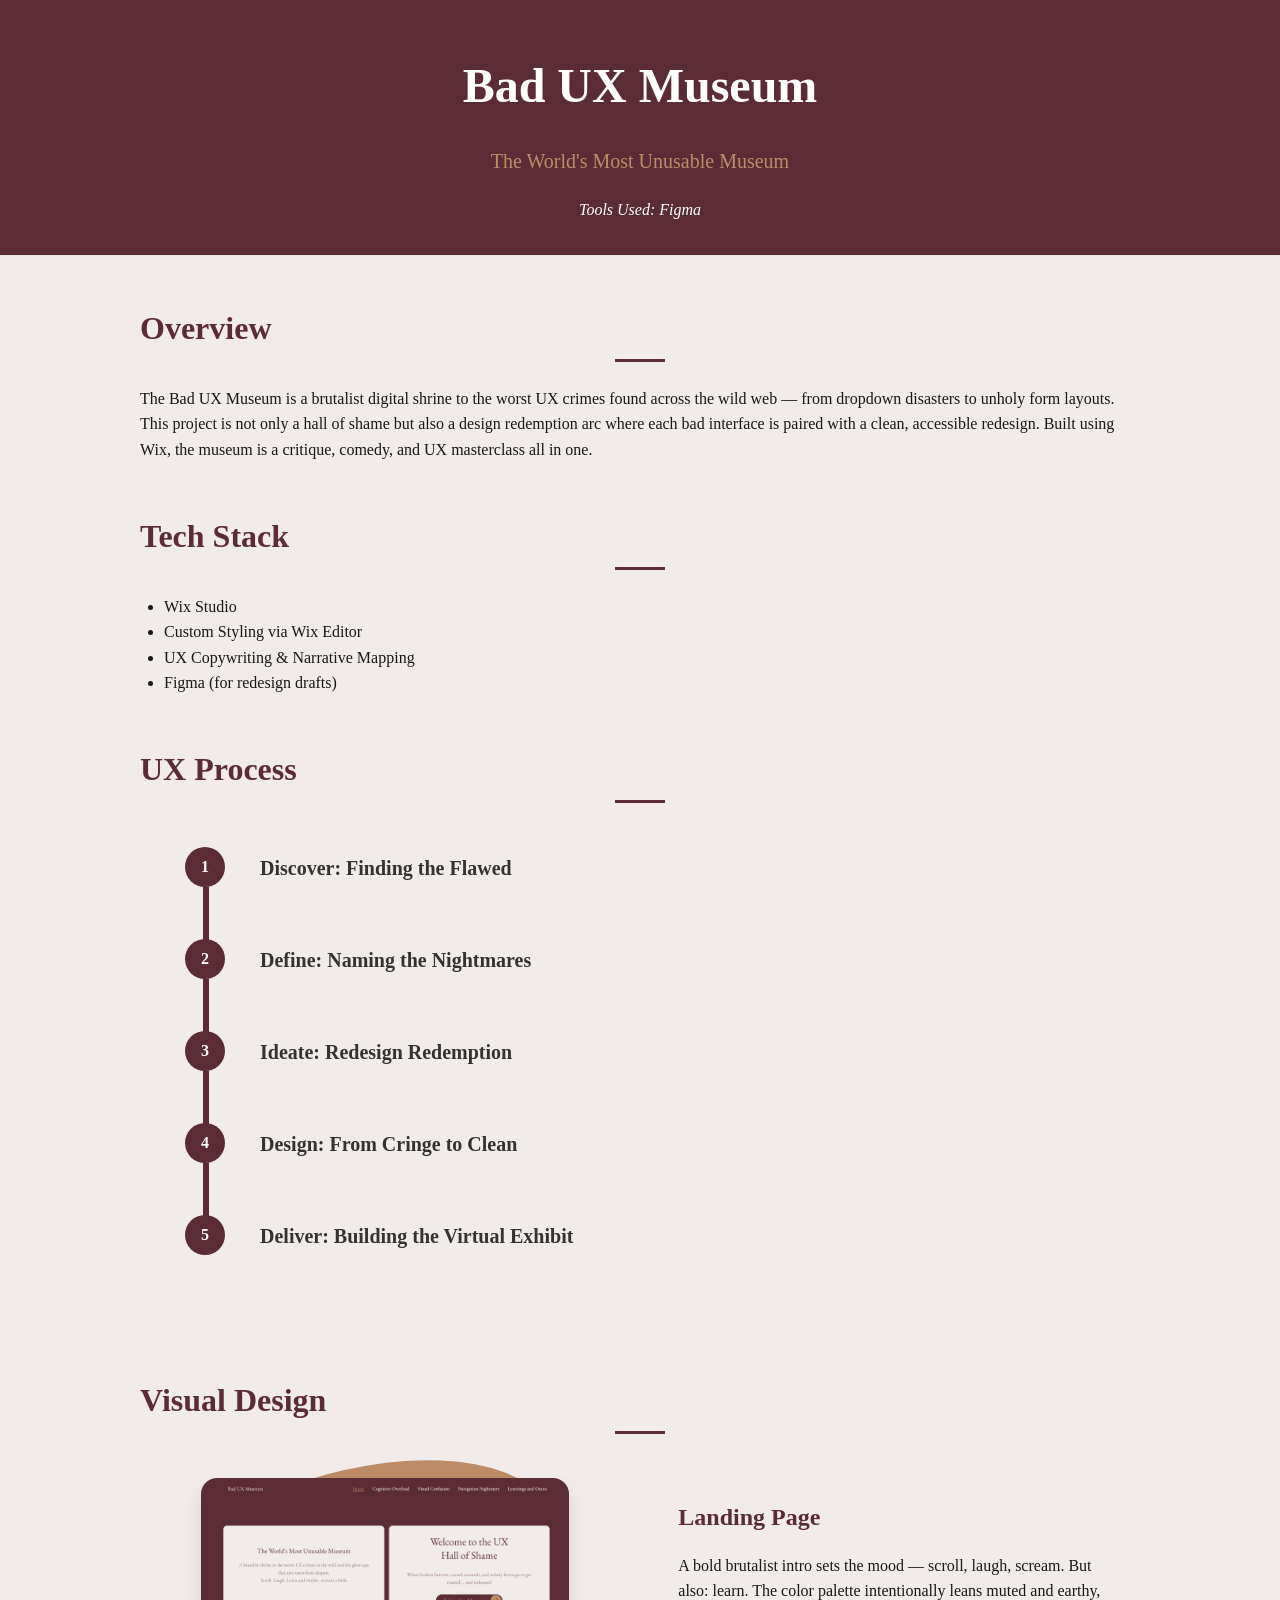
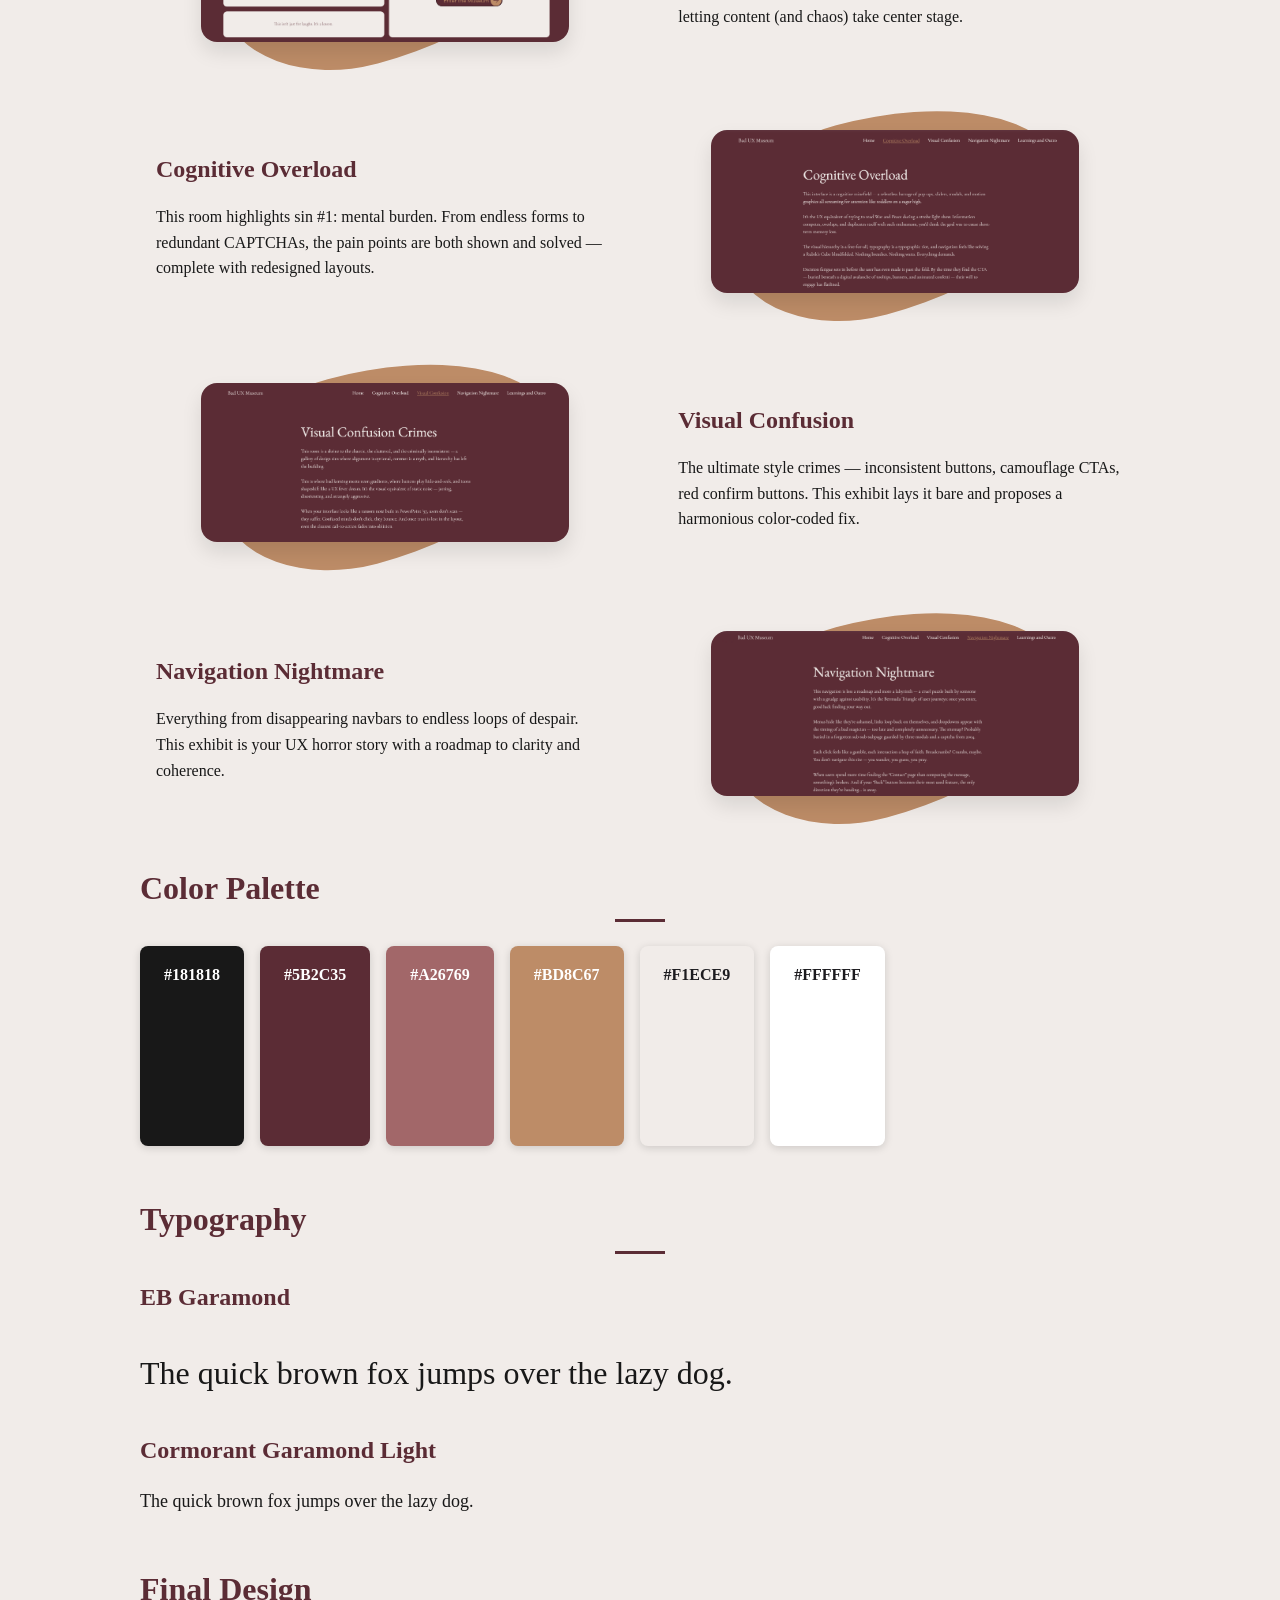
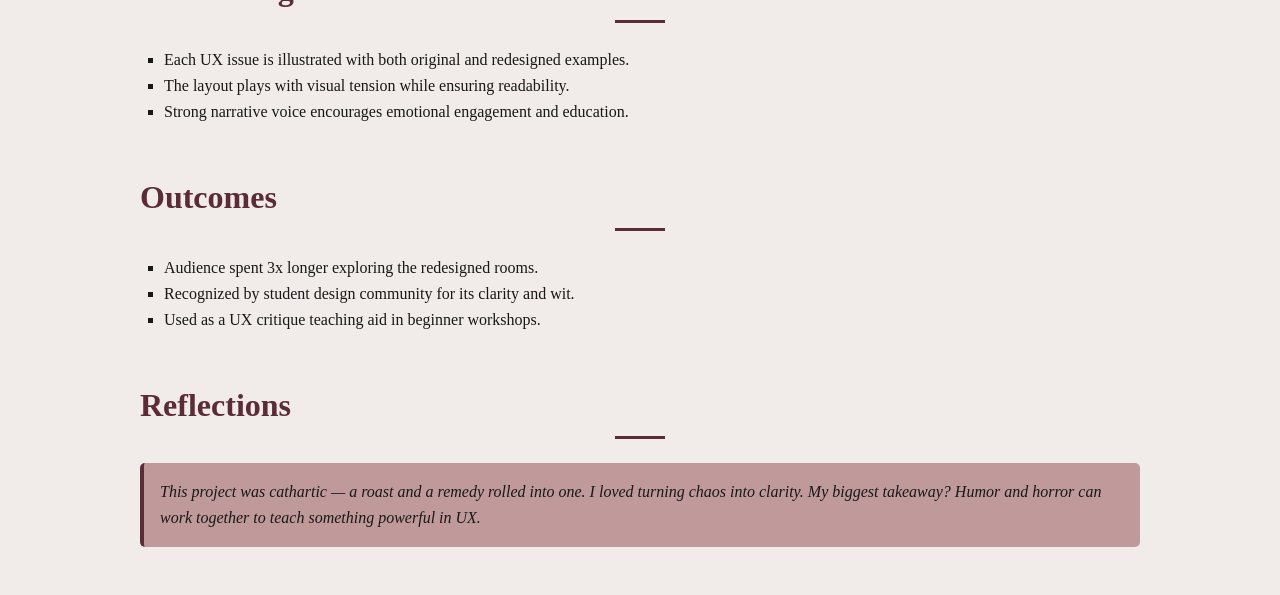
==== bad-ux-museum/index.html @ ecf4c5c9 "Bad UX Museum -- Case Study Done" ====
<!DOCTYPE html>
<html lang="en">
    <head>
        <meta charset="UTF-8" />
        <meta name="viewport" content="width=device-width, initial-scale=1.0" />
        <title>Bad UX Museum Case Study</title>
        <link rel="stylesheet" href="style.css" />
        <link href="https://fonts.googleapis.com/css2?family=Poppins:wght@400;600&display=swap" rel="stylesheet">
    </head>
    <body>
        <header>
            <h1>Bad UX Museum</h1>
            <p class="subtitle">The World's Most Unusable Museum</p>
            <p><em>Tools Used: Figma</em></p>
        </header>

        <section>
            <h2>Overview</h2>
            <hr>
            <p>The Bad UX Museum is a brutalist digital shrine to the worst UX crimes found across the wild web — from dropdown disasters to unholy form layouts. This project is not only a hall of shame but also a design redemption arc where each bad interface is paired with a clean, accessible redesign. Built using Wix, the museum is a critique, comedy, and UX masterclass all in one.</p>
        </section>

        <section>
            <h2>Tech Stack</h2>
            <hr>
            <ul>
                <li>Wix Studio</li>
                <li>Custom Styling via Wix Editor</li>
                <li>UX Copywriting & Narrative Mapping</li>
                <li>Figma (for redesign drafts)</li>
            </ul>
        </section>

        <section class="ux-process">
            <h2>UX Process</h2>
            <hr>
            <div class="ux-process-wrapper">
                <div class="ux-step">
                    <div class="ux-circle">1</div>
                    <div class="ux-card">
                    <div class="ux-heading">Discover: Finding the Flawed</div>
                    <div class="ux-content">
                        We started by immersing ourselves in a digital jungle of bad UX — clunky carousels, chaotic forms, and navigation nightmares. This phase was about collecting real-world design disasters and classifying them by type and impact.
                    </div>
                    </div>
                </div>

                <div class="ux-step">
                    <div class="ux-circle">2</div>
                    <div class="ux-card">
                    <div class="ux-heading">Define: Naming the Nightmares</div>
                    <div class="ux-content">
                        After identifying recurring patterns, we categorized the sins into themed "exhibit rooms" like Cognitive Overload, Visual Confusion, and Navigation Nightmares. Each category framed a specific UX issue to focus on.
                    </div>
                    </div>
                </div>

                <div class="ux-step">
                    <div class="ux-circle">3</div>
                    <div class="ux-card">
                    <div class="ux-heading">Ideate: Redesign Redemption</div>
                    <div class="ux-content">
                        Instead of simply mocking bad design, we brainstormed user-friendly alternatives for each UX horror. Accessibility, readability, and logic guided our redesign ideas.
                    </div>
                    </div>
                </div>

                <div class="ux-step">
                    <div class="ux-circle">4</div>
                    <div class="ux-card">
                    <div class="ux-heading">Design: From Cringe to Clean</div>
                    <div class="ux-content">
                        Using Figma, we created side-by-side visual makeovers of each disaster. We maintained brutalist visual humor while ensuring each redesign followed good UX principles.
                    </div>
                    </div>
                </div>

                <div class="ux-step">
                    <div class="ux-circle">5</div>
                    <div class="ux-card">
                    <div class="ux-heading">Deliver: Building the Virtual Exhibit</div>
                    <div class="ux-content">
                        The entire project was brought to life on Wix Studio, turning the designs into an interactive scroll-based museum. Humor, critique, and insight blended together to engage and educate users.
                    </div>
                    </div>
                </div>
            </div>
        </section>

        <section class="visual-design">
            <h2>Visual Design</h2>
            <hr>

            <div class="section">
                <div class="image">
                    <img src="source/landing.png" alt="Landing page screenshot" />
                </div>
                <div class="text">
                    <h3>Landing Page</h3>
                    <p>A bold brutalist intro sets the mood — scroll, laugh, scream. But also: learn. The color palette intentionally leans muted and earthy, letting content (and chaos) take center stage.</p>
                </div>
            </div>

            <div class="section">
                <div class="image">
                    <img src="source/room1.png" alt="Cognitive Overload room" />
                </div>
                <div class="text">
                    <h3>Cognitive Overload</h3>
                    <p>This room highlights sin #1: mental burden. From endless forms to redundant CAPTCHAs, the pain points are both shown and solved — complete with redesigned layouts.</p>
                </div>
            </div>

            <div class="section">
                <div class="image">
                    <img src="source/room2.png" alt="Visual Confusion room" />
                </div>
                <div class="text">
                    <h3>Visual Confusion</h3>
                    <p>The ultimate style crimes — inconsistent buttons, camouflage CTAs, red confirm buttons. This exhibit lays it bare and proposes a harmonious color-coded fix.</p>
                </div>
            </div>

            <div class="section">
                <div class="image">
                    <img src="source/room3.png" alt="Navigation Nightmare room" />
                </div>
                <div class="text">
                    <h3>Navigation Nightmare</h3>
                    <p>Everything from disappearing navbars to endless loops of despair. This exhibit is your UX horror story with a roadmap to clarity and coherence.</p>
                </div>
            </div>
        </section>

        <section class="palette">
            <h2>Color Palette</h2>
            <hr>
            <div class="color-swatches">
                <div class="swatch" style="background-color:#181818;">#181818</div>
                <div class="swatch" style="background-color:#5B2C35;">#5B2C35</div>
                <div class="swatch" style="background-color:#A26769;">#A26769</div>
                <div class="swatch" style="background-color:#BD8C67;">#BD8C67</div>
                <div class="swatch" style="background-color:#F1ECE9; color: #1C1B1F;">#F1ECE9</div>
                <div class="swatch" style="background-color:#FFFFFF; color:#1C1B1F">#FFFFFF</div>
            </div>
        </section>

        <section class="typography">
            <h2>Typography</h2>
            <hr>
            <div class="font-sample">
                <h3>EB Garamond</h3>
                <p class="eb-garamond">The quick brown fox jumps over the lazy dog.</p>
            </div>
            <div class="font-sample">
                <h3>Cormorant Garamond Light</h3>
                <p class="garamond-light">The quick brown fox jumps over the lazy dog.</p>
            </div>
        </section>

        <section class="final-design">
            <h2>Final Design</h2>
            <hr>
            <ul>
                <li>Each UX issue is illustrated with both original and redesigned examples.</li>
                <li>The layout plays with visual tension while ensuring readability.</li>
                <li>Strong narrative voice encourages emotional engagement and education.</li>
            </ul>
        </section>

        <section class="outcomes">
            <h2>Outcomes</h2>
            <hr>
            <ul>
                <li>Audience spent 3x longer exploring the redesigned rooms.</li>
                <li>Recognized by student design community for its clarity and wit.</li>
                <li>Used as a UX critique teaching aid in beginner workshops.</li>
            </ul>
        </section>

        <section class="reflections">
            <h2>Reflections</h2>
            <hr>
            <blockquote class="notion-quote">This project was cathartic — a roast and a remedy rolled into one. I loved turning chaos into clarity. My biggest takeaway? Humor and horror can work together to teach something powerful in UX.</blockquote>
        </section>

    </body>
</html>
---- bad-ux-museum/style.css ----
/* General Styles */
:root {
  --primary-color: #5B2C35;
  --light-red: #A26769;
  --accent-color: #BD8C67;
  --bg-color: #F1ECE9;
  --text-color: #181818;
  --muted-text: #C3B9BB;
  --highlight-bg: #a267699c;
  --highlight-border: #a26769d4;
  --swatch-shadow: rgba(0, 0, 0, 0.15);
  --card-shadow: rgba(0, 0, 0, 0.1);
}

body {
    margin: 0;
    padding: 0;
    line-height: 1.6;
    font-family: 'EB Garamond', serif;
    background-color: var(--bg-color);
    color: var(--text-color);
}

header {
    background-color: var(--primary-color);
    color: #fff;
    padding: 16px;
    text-align: center;
}

header h1 {
  font-size: 48px;
  margin-bottom: 8px;
}

.subtitle {
    font-size: 20px;
    font-weight: 300;
    color: var(--accent-color);
}

section {
  max-width: 1000px;
  margin: 48px auto;
  padding: 0 24px;
}

section h2 {
  font-size: 32px;
  color: var(--primary-color);
  margin-bottom: 5px;
  margin-top: 20px;
}

section h3 {
  font-size: 24px;
  color: var(--primary-color);
  margin-bottom: 8px;
}

hr {
  border: none;
  height: 3px;
  background: var(--primary-color);
  width: 50px;
  margin-bottom: 24px;
  margin-top: 0px;
}

blockquote.notion-quote {
  font-style: italic;
  color: var(--text-color);
  border-left: 4px solid var(--primary-color);
  padding: 16px;
  margin: 16px 0;
  background-color: var(--highlight-bg);
  border-radius: 5px;
}

ul {
    list-style-type: disc;
    padding-left: 24px;
}

/* Visual Design Section */
.visual-design .section {
  display: flex;
  align-items: center;
  justify-content: space-between;
  margin-bottom: 48px;
  gap: 32px;
  flex-wrap: nowrap;
}

.visual-design .section:nth-child(even) {
    flex-direction: row-reverse;
}

.visual-design .image {
  flex: 1 1 55%;
  position: relative;
  display: flex;
  justify-content: center;
  align-items: center;
}

.visual-design .image::before {
  content: '';
  position: absolute;
  width: 70%;
  height: 120%;
  background: var(--accent-color);
  border-radius: 40% 60% 60% 40% / 50% 50% 50% 50%;
  z-index: 0;
  transform: rotate(-15deg);
}

.visual-design .image img {
  width: 75%;
  border-radius: 16px;
  box-shadow: 0 10px 20px var(--card-shadow);
  position: relative;
  z-index: 1;
}

.visual-design .text {
  flex: 1 1 50%;
  padding: 16px;
}

/* Color Swatches */
.palette .color-swatches {
  display: flex;
  flex-wrap: wrap;
  gap: 16px;
  margin-top: 16px;
  min-height: 200px;
}

.swatch {
  padding: 16px 24px;
  border-radius: 8px;
  color: #fff;
  font-weight: bold;
  box-shadow: 0 2px 8px var(--swatch-shadow);
}

/* Typography */
.font-sample {
    margin-bottom: 20px;
}

.eb-garamond {
    font-family: 'EB Garamond', serif;
    font-size: 32px;
}

.garamond-light {
    font-family: 'Cormorant Garamond', serif;
    font-weight: 300;
    font-size: 18px;
}

/* UX Process Timeline */
.ux-process-wrapper {
  padding: 20px;
}

.ux-step {
  display: flex;
  flex-direction: column;
  position: relative;
  margin-left: 70px;
  margin-bottom: 25px;
  transition: all 600ms ease-in-out;
}

.ux-step::before {
  content: "";
  position: absolute;
  left: -27px;
  top: 40px;
  width: 6px;
  height: 100%;
  background-color: var(--primary-color);
  z-index: 0;
}

.ux-step:last-child::before {
  display: none;
}

.ux-circle {
  position: absolute;
  left: -45px;
  top: 0;
  width: 40px;
  height: 40px;
  border-radius: 50%;
  background: var(--primary-color);
  color: #fff;
  display: flex;
  align-items: center;
  justify-content: center;
  font-weight: bold;
  z-index: 1;
}

.ux-card {
  margin-left: 10px;
  padding: 20px;
  padding-top: 5px;
  border-radius: 10px;
  transition: all 600ms ease;
  overflow: hidden;
}

.ux-heading {
  font-size: 20px;
  font-weight: 600;
  color: #333;
  display: inline-block;
  position: relative;
  cursor: pointer;
}

.ux-content {
  margin-top: 10px;
  padding: 0 20px;
  border-radius: 10px;
  max-height: 0;
  overflow: hidden;
  transition: max-height 1000ms ease, opacity 500ms ease-in-out;
  opacity: 0;
}

.ux-card:hover {
  background-color: #fff;
  box-shadow: 0 4px 8px var(--card-shadow);
  padding: 20px;
}

.ux-card:hover .ux-content {
  max-height: 500px;
  opacity: 1;
}

.ux-card:hover .ux-heading {
  color: var(--primary-color);
}

/* Lists in Final Design and Outcomes */
.final-design ul,
.outcomes ul {
    list-style-type: square;
    padding-left: 24px;
    line-height: 1.6;
    margin-bottom: 12px;
}

/* Responsive */
@media (max-width: 768px) {
  .visual-design .section,
  .visual-design .section:nth-child(even) {
    flex-direction: column;
  }

  header h1 {
    font-size: 40px;
  }

  section h2 {
    font-size: 28px;
  }

  .visual-design .image img {
    width: 100%;
  }
}
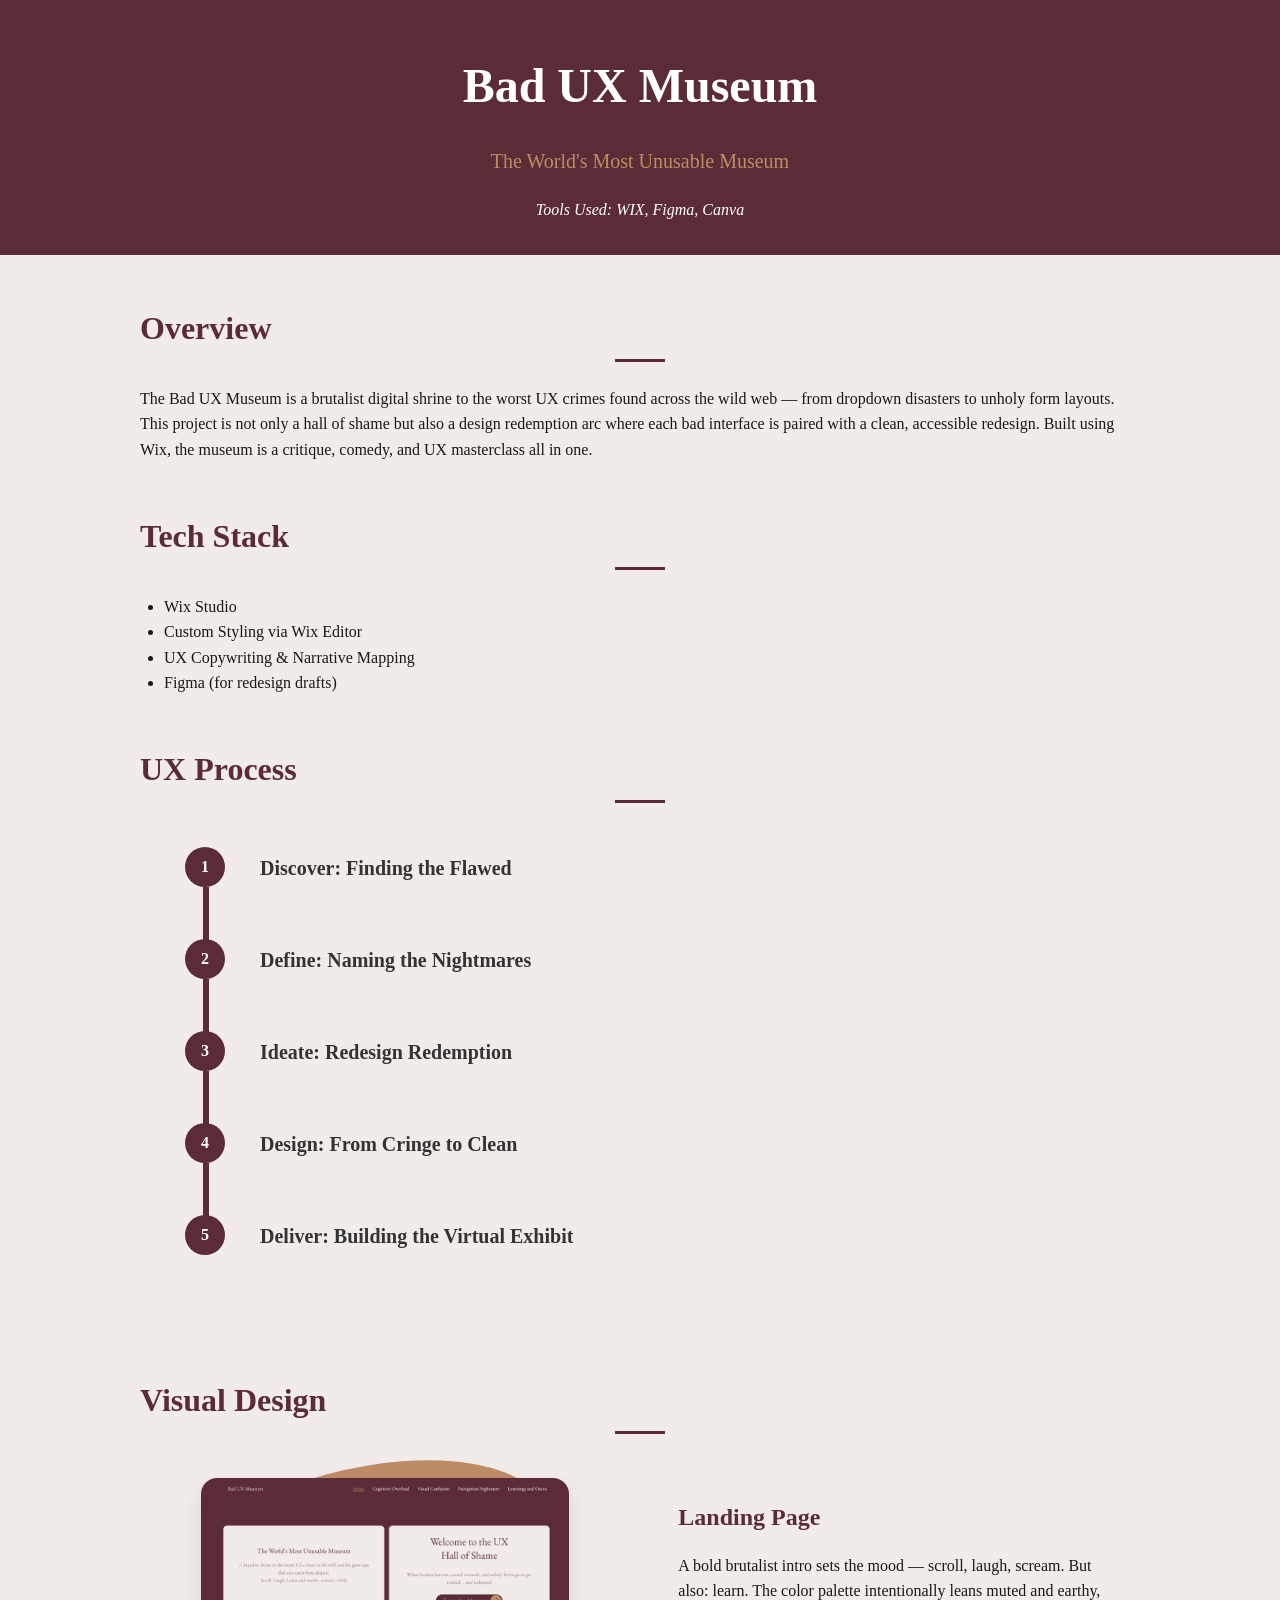
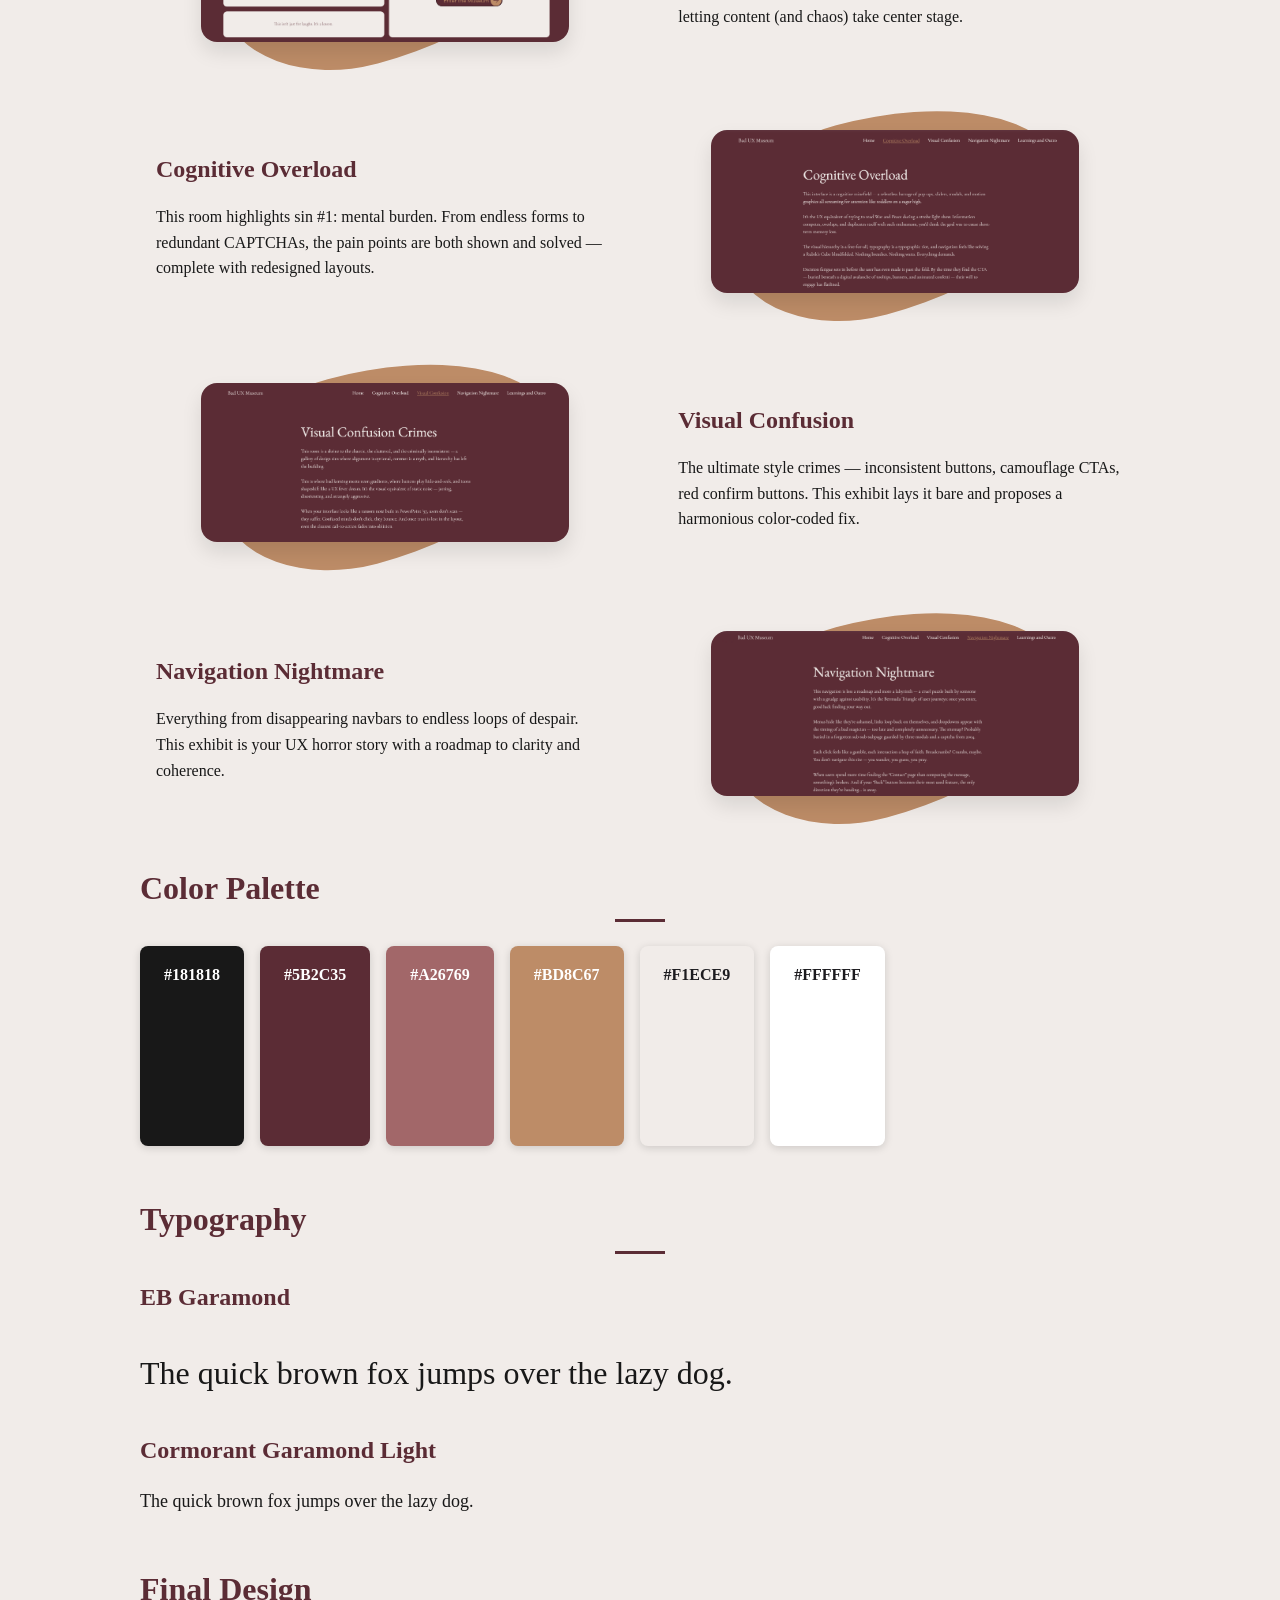
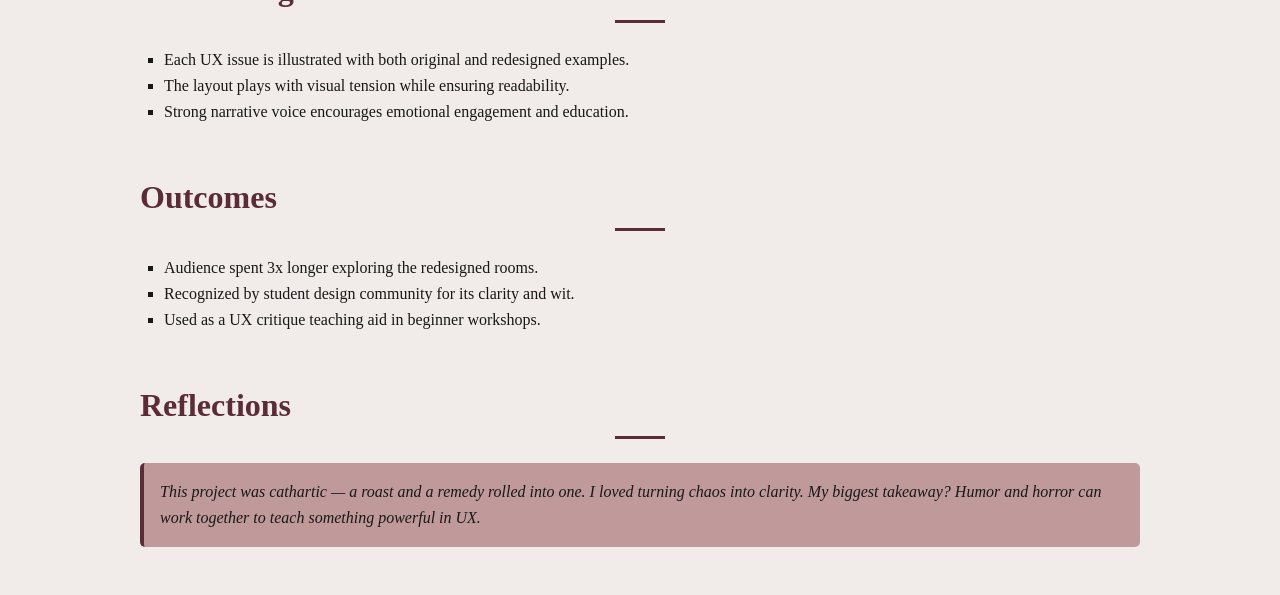
==== commit 48cb467c: "Update index.html" ====
--- a/bad-ux-museum/index.html
+++ b/bad-ux-museum/index.html
@@ -11,7 +11,7 @@
         <header>
             <h1>Bad UX Museum</h1>
             <p class="subtitle">The World's Most Unusable Museum</p>
-            <p><em>Tools Used: Figma</em></p>
+            <p><em>Tools Used: WIX, Figma, Canva</em></p>
         </header>
 
         <section>
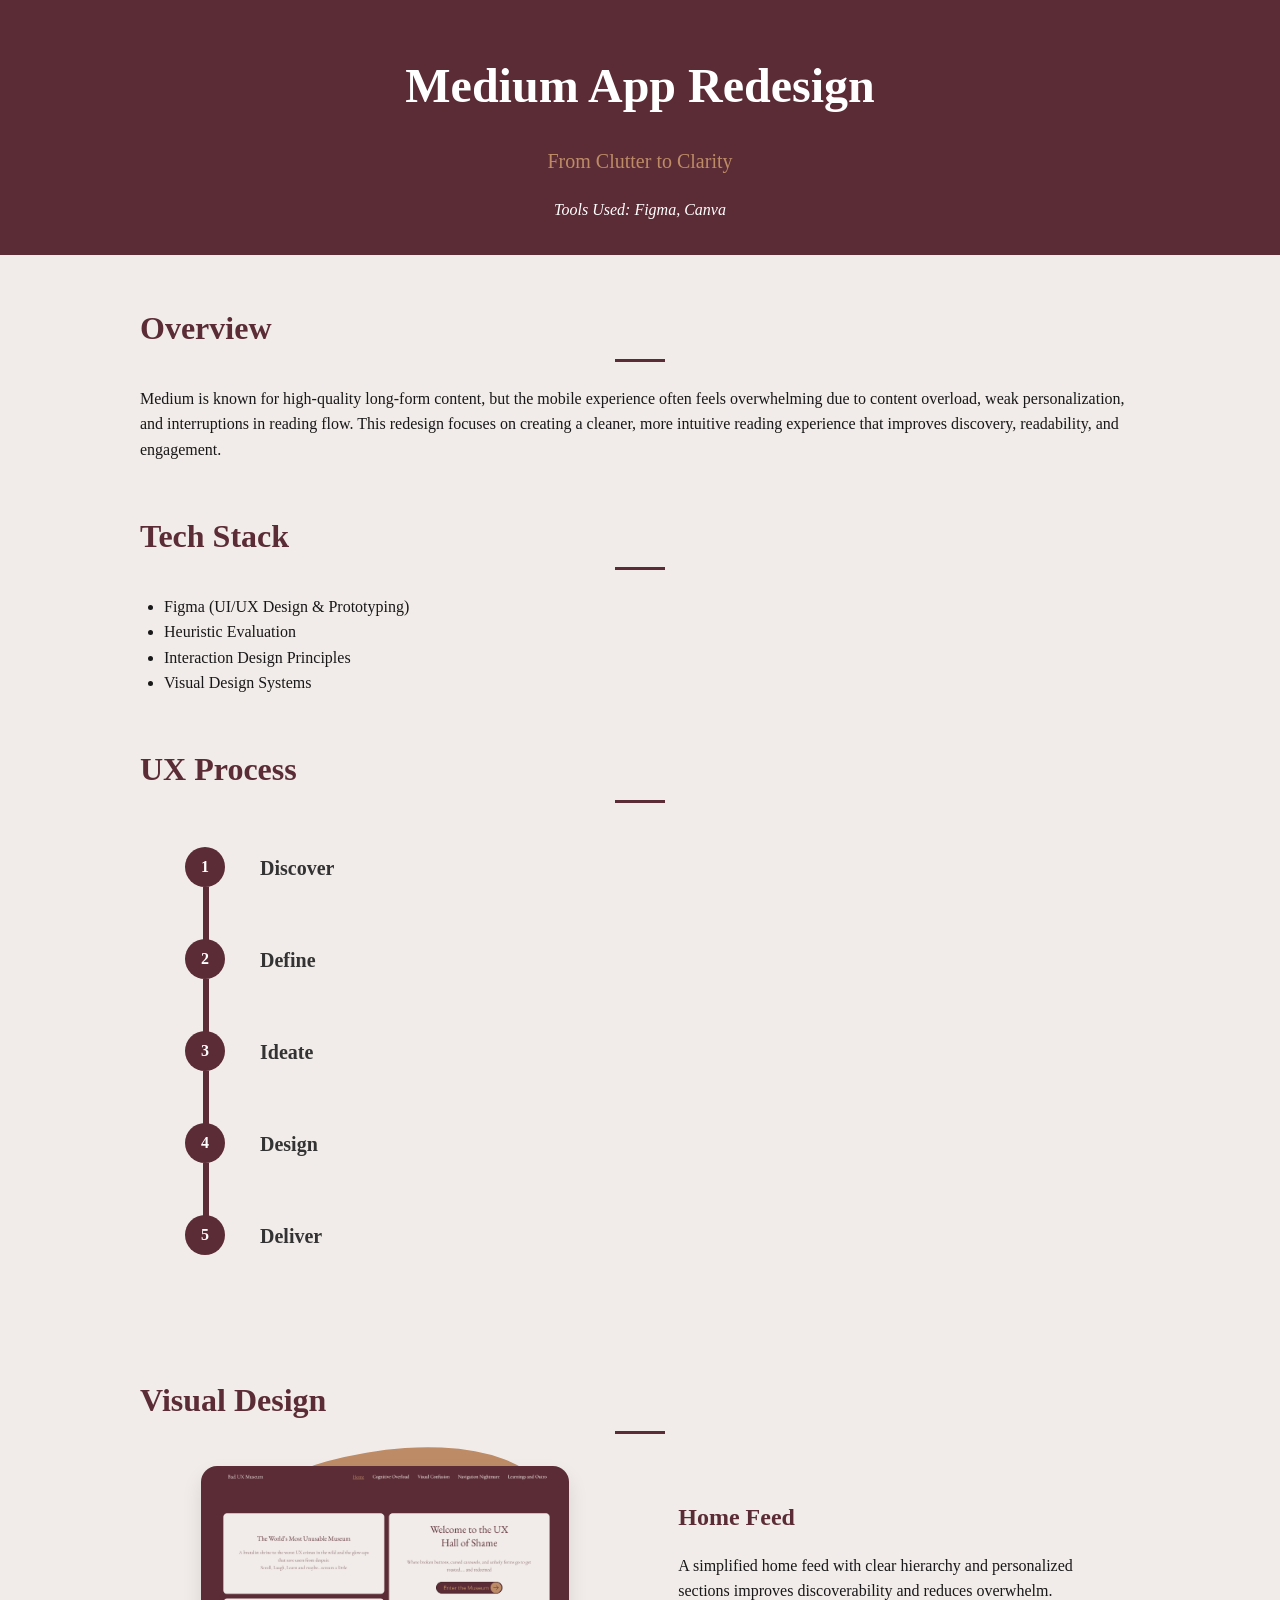
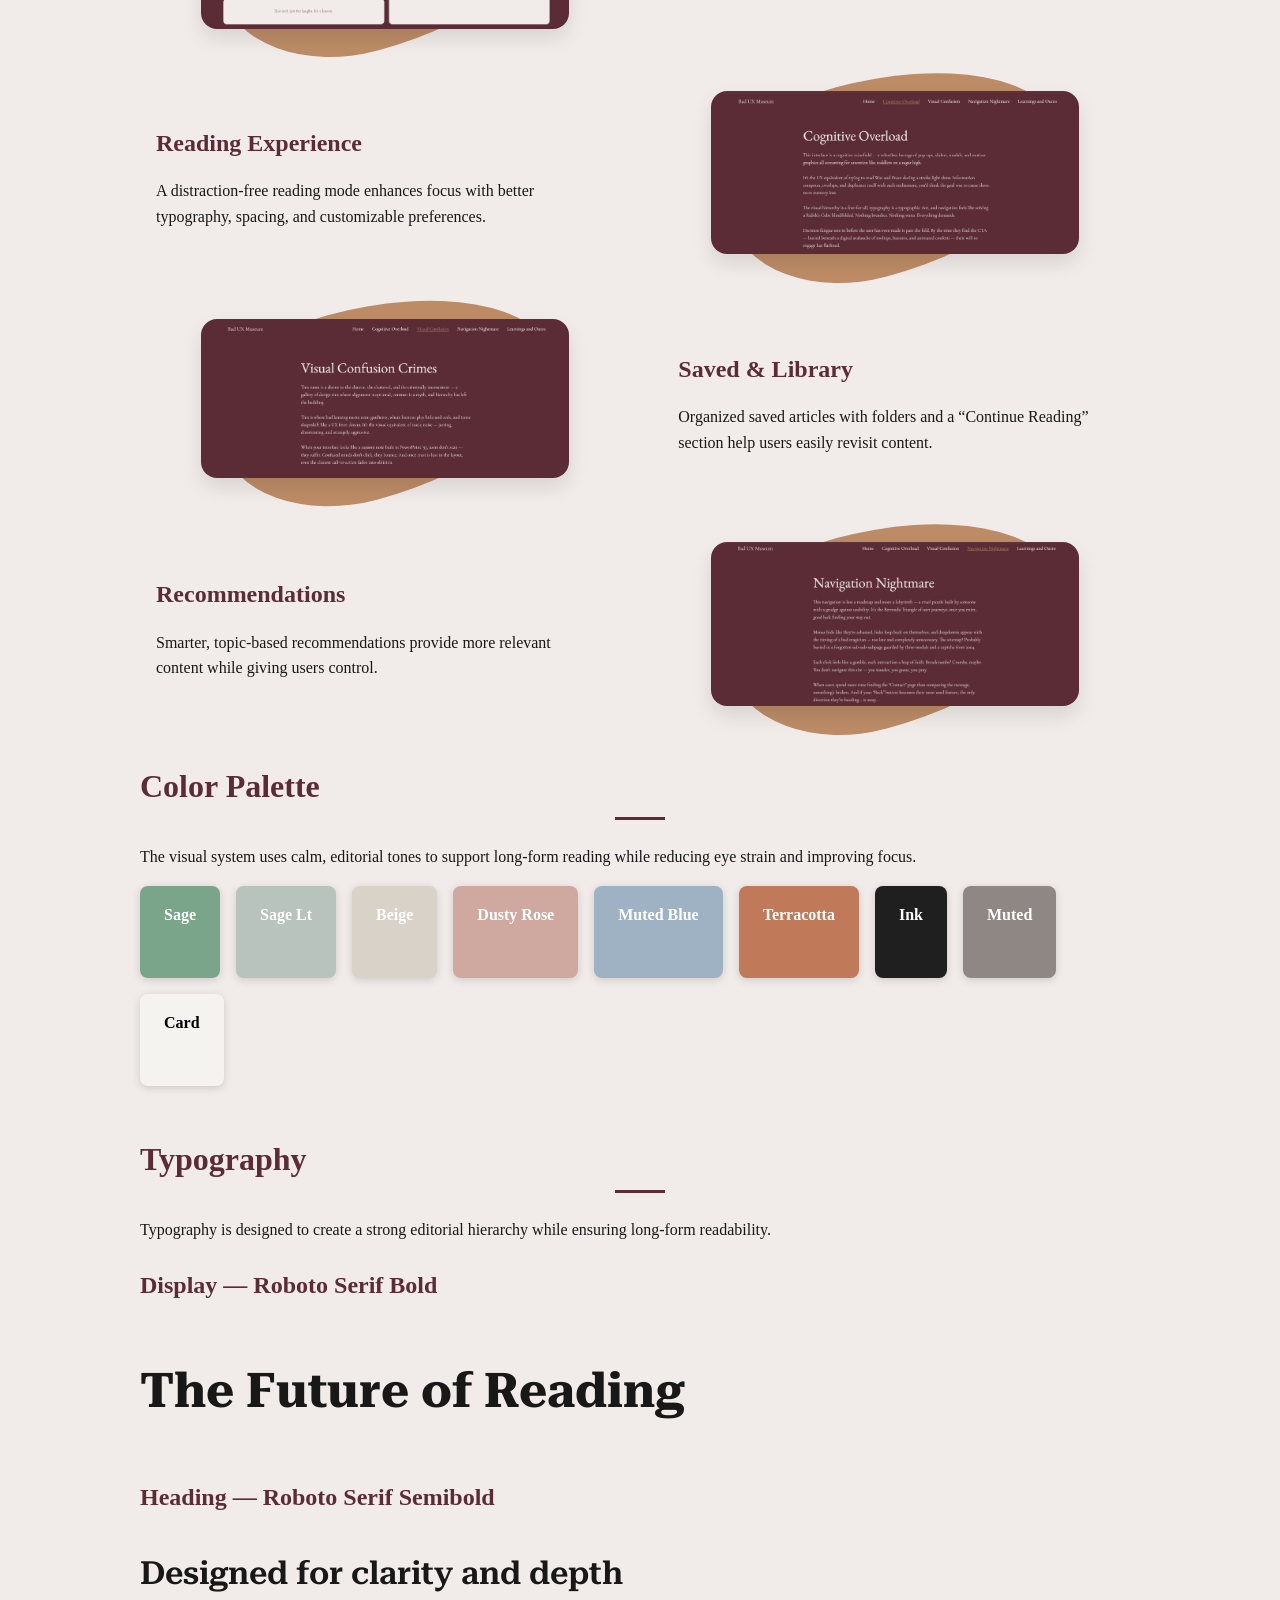
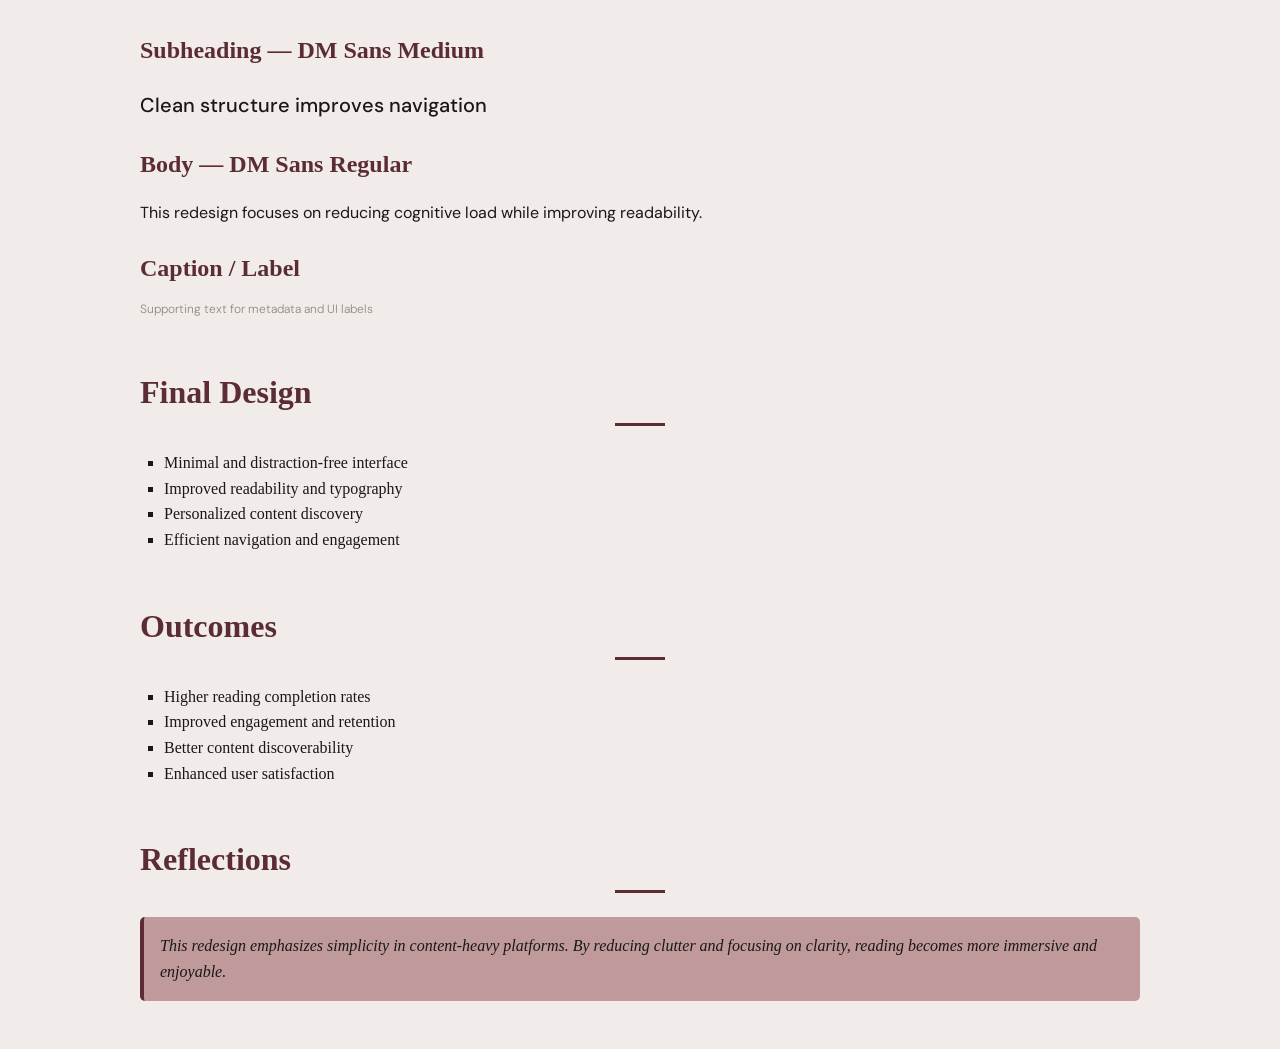
==== commit f116f9bf: "Refactor index.html for Medium App Redesign" ====
--- a/bad-ux-museum/index.html
+++ b/bad-ux-museum/index.html
@@ -1,188 +1,250 @@
 <!DOCTYPE html>
 <html lang="en">
-    <head>
-        <meta charset="UTF-8" />
-        <meta name="viewport" content="width=device-width, initial-scale=1.0" />
-        <title>Bad UX Museum Case Study</title>
-        <link rel="stylesheet" href="style.css" />
-        <link href="https://fonts.googleapis.com/css2?family=Poppins:wght@400;600&display=swap" rel="stylesheet">
-    </head>
-    <body>
-        <header>
-            <h1>Bad UX Museum</h1>
-            <p class="subtitle">The World's Most Unusable Museum</p>
-            <p><em>Tools Used: WIX, Figma, Canva</em></p>
-        </header>
-
-        <section>
-            <h2>Overview</h2>
-            <hr>
-            <p>The Bad UX Museum is a brutalist digital shrine to the worst UX crimes found across the wild web — from dropdown disasters to unholy form layouts. This project is not only a hall of shame but also a design redemption arc where each bad interface is paired with a clean, accessible redesign. Built using Wix, the museum is a critique, comedy, and UX masterclass all in one.</p>
-        </section>
-
-        <section>
-            <h2>Tech Stack</h2>
-            <hr>
-            <ul>
-                <li>Wix Studio</li>
-                <li>Custom Styling via Wix Editor</li>
-                <li>UX Copywriting & Narrative Mapping</li>
-                <li>Figma (for redesign drafts)</li>
-            </ul>
-        </section>
-
-        <section class="ux-process">
-            <h2>UX Process</h2>
-            <hr>
-            <div class="ux-process-wrapper">
-                <div class="ux-step">
-                    <div class="ux-circle">1</div>
-                    <div class="ux-card">
-                    <div class="ux-heading">Discover: Finding the Flawed</div>
-                    <div class="ux-content">
-                        We started by immersing ourselves in a digital jungle of bad UX — clunky carousels, chaotic forms, and navigation nightmares. This phase was about collecting real-world design disasters and classifying them by type and impact.
-                    </div>
-                    </div>
-                </div>
-
-                <div class="ux-step">
-                    <div class="ux-circle">2</div>
-                    <div class="ux-card">
-                    <div class="ux-heading">Define: Naming the Nightmares</div>
-                    <div class="ux-content">
-                        After identifying recurring patterns, we categorized the sins into themed "exhibit rooms" like Cognitive Overload, Visual Confusion, and Navigation Nightmares. Each category framed a specific UX issue to focus on.
-                    </div>
-                    </div>
-                </div>
-
-                <div class="ux-step">
-                    <div class="ux-circle">3</div>
-                    <div class="ux-card">
-                    <div class="ux-heading">Ideate: Redesign Redemption</div>
-                    <div class="ux-content">
-                        Instead of simply mocking bad design, we brainstormed user-friendly alternatives for each UX horror. Accessibility, readability, and logic guided our redesign ideas.
-                    </div>
-                    </div>
-                </div>
-
-                <div class="ux-step">
-                    <div class="ux-circle">4</div>
-                    <div class="ux-card">
-                    <div class="ux-heading">Design: From Cringe to Clean</div>
-                    <div class="ux-content">
-                        Using Figma, we created side-by-side visual makeovers of each disaster. We maintained brutalist visual humor while ensuring each redesign followed good UX principles.
-                    </div>
-                    </div>
-                </div>
-
-                <div class="ux-step">
-                    <div class="ux-circle">5</div>
-                    <div class="ux-card">
-                    <div class="ux-heading">Deliver: Building the Virtual Exhibit</div>
-                    <div class="ux-content">
-                        The entire project was brought to life on Wix Studio, turning the designs into an interactive scroll-based museum. Humor, critique, and insight blended together to engage and educate users.
-                    </div>
-                    </div>
-                </div>
-            </div>
-        </section>
-
-        <section class="visual-design">
-            <h2>Visual Design</h2>
-            <hr>
-
-            <div class="section">
-                <div class="image">
-                    <img src="source/landing.png" alt="Landing page screenshot" />
-                </div>
-                <div class="text">
-                    <h3>Landing Page</h3>
-                    <p>A bold brutalist intro sets the mood — scroll, laugh, scream. But also: learn. The color palette intentionally leans muted and earthy, letting content (and chaos) take center stage.</p>
-                </div>
-            </div>
-
-            <div class="section">
-                <div class="image">
-                    <img src="source/room1.png" alt="Cognitive Overload room" />
-                </div>
-                <div class="text">
-                    <h3>Cognitive Overload</h3>
-                    <p>This room highlights sin #1: mental burden. From endless forms to redundant CAPTCHAs, the pain points are both shown and solved — complete with redesigned layouts.</p>
-                </div>
-            </div>
-
-            <div class="section">
-                <div class="image">
-                    <img src="source/room2.png" alt="Visual Confusion room" />
-                </div>
-                <div class="text">
-                    <h3>Visual Confusion</h3>
-                    <p>The ultimate style crimes — inconsistent buttons, camouflage CTAs, red confirm buttons. This exhibit lays it bare and proposes a harmonious color-coded fix.</p>
-                </div>
-            </div>
-
-            <div class="section">
-                <div class="image">
-                    <img src="source/room3.png" alt="Navigation Nightmare room" />
-                </div>
-                <div class="text">
-                    <h3>Navigation Nightmare</h3>
-                    <p>Everything from disappearing navbars to endless loops of despair. This exhibit is your UX horror story with a roadmap to clarity and coherence.</p>
-                </div>
-            </div>
-        </section>
-
-        <section class="palette">
-            <h2>Color Palette</h2>
-            <hr>
-            <div class="color-swatches">
-                <div class="swatch" style="background-color:#181818;">#181818</div>
-                <div class="swatch" style="background-color:#5B2C35;">#5B2C35</div>
-                <div class="swatch" style="background-color:#A26769;">#A26769</div>
-                <div class="swatch" style="background-color:#BD8C67;">#BD8C67</div>
-                <div class="swatch" style="background-color:#F1ECE9; color: #1C1B1F;">#F1ECE9</div>
-                <div class="swatch" style="background-color:#FFFFFF; color:#1C1B1F">#FFFFFF</div>
-            </div>
-        </section>
-
-        <section class="typography">
-            <h2>Typography</h2>
-            <hr>
-            <div class="font-sample">
-                <h3>EB Garamond</h3>
-                <p class="eb-garamond">The quick brown fox jumps over the lazy dog.</p>
-            </div>
-            <div class="font-sample">
-                <h3>Cormorant Garamond Light</h3>
-                <p class="garamond-light">The quick brown fox jumps over the lazy dog.</p>
-            </div>
-        </section>
-
-        <section class="final-design">
-            <h2>Final Design</h2>
-            <hr>
-            <ul>
-                <li>Each UX issue is illustrated with both original and redesigned examples.</li>
-                <li>The layout plays with visual tension while ensuring readability.</li>
-                <li>Strong narrative voice encourages emotional engagement and education.</li>
-            </ul>
-        </section>
-
-        <section class="outcomes">
-            <h2>Outcomes</h2>
-            <hr>
-            <ul>
-                <li>Audience spent 3x longer exploring the redesigned rooms.</li>
-                <li>Recognized by student design community for its clarity and wit.</li>
-                <li>Used as a UX critique teaching aid in beginner workshops.</li>
-            </ul>
-        </section>
-
-        <section class="reflections">
-            <h2>Reflections</h2>
-            <hr>
-            <blockquote class="notion-quote">This project was cathartic — a roast and a remedy rolled into one. I loved turning chaos into clarity. My biggest takeaway? Humor and horror can work together to teach something powerful in UX.</blockquote>
-        </section>
-
-    </body>
+<head>
+    <meta charset="UTF-8" />
+    <meta name="viewport" content="width=device-width, initial-scale=1.0" />
+    <title>Medium App Redesign Case Study</title>
+
+    <link rel="stylesheet" href="style.css" />
+
+    <!-- Fonts -->
+    <link href="https://fonts.googleapis.com/css2?family=Poppins:wght@400;600&family=DM+Sans:wght@300;400;500&family=Roboto+Serif:wght@600;700&display=swap" rel="stylesheet">
+</head>
+
+<body>
+
+<header>
+    <h1>Medium App Redesign</h1>
+    <p class="subtitle">From Clutter to Clarity</p>
+    <p><em>Tools Used: Figma, Canva</em></p>
+</header>
+
+<section>
+    <h2>Overview</h2>
+    <hr>
+    <p>
+        Medium is known for high-quality long-form content, but the mobile experience often feels overwhelming due to content overload, weak personalization, and interruptions in reading flow.
+        This redesign focuses on creating a cleaner, more intuitive reading experience that improves discovery, readability, and engagement.
+    </p>
+</section>
+
+<section>
+    <h2>Tech Stack</h2>
+    <hr>
+    <ul>
+        <li>Figma (UI/UX Design & Prototyping)</li>
+        <li>Heuristic Evaluation</li>
+        <li>Interaction Design Principles</li>
+        <li>Visual Design Systems</li>
+    </ul>
+</section>
+
+<section class="ux-process">
+    <h2>UX Process</h2>
+    <hr>
+
+    <div class="ux-process-wrapper">
+
+        <div class="ux-step">
+            <div class="ux-circle">1</div>
+            <div class="ux-card">
+                <div class="ux-heading">Discover</div>
+                <div class="ux-content">
+                    Studied user behavior, app reviews, and competitor platforms to understand pain points in reading and content discovery.
+                </div>
+            </div>
+        </div>
+
+        <div class="ux-step">
+            <div class="ux-circle">2</div>
+            <div class="ux-card">
+                <div class="ux-heading">Define</div>
+                <div class="ux-content">
+                    Identified key issues: content overload, weak personalization, disrupted reading flow, and poor content organization.
+                </div>
+            </div>
+        </div>
+
+        <div class="ux-step">
+            <div class="ux-circle">3</div>
+            <div class="ux-card">
+                <div class="ux-heading">Ideate</div>
+                <div class="ux-content">
+                    Explored solutions focused on minimalism, clarity, personalization, and seamless reading experiences.
+                </div>
+            </div>
+        </div>
+
+        <div class="ux-step">
+            <div class="ux-circle">4</div>
+            <div class="ux-card">
+                <div class="ux-heading">Design</div>
+                <div class="ux-content">
+                    Created redesigned interfaces with improved typography, layout, and reduced cognitive load.
+                </div>
+            </div>
+        </div>
+
+        <div class="ux-step">
+            <div class="ux-circle">5</div>
+            <div class="ux-card">
+                <div class="ux-heading">Deliver</div>
+                <div class="ux-content">
+                    Delivered a refined experience that transforms Medium into a focused, distraction-free reading platform.
+                </div>
+            </div>
+        </div>
+
+    </div>
+</section>
+
+<section class="visual-design">
+    <h2>Visual Design</h2>
+    <hr>
+
+    <div class="section">
+        <div class="image">
+            <img src="source/landing.png" />
+        </div>
+        <div class="text">
+            <h3>Home Feed</h3>
+            <p>
+                A simplified home feed with clear hierarchy and personalized sections improves discoverability and reduces overwhelm.
+            </p>
+        </div>
+    </div>
+
+    <div class="section">
+        <div class="image">
+            <img src="source/room1.png" />
+        </div>
+        <div class="text">
+            <h3>Reading Experience</h3>
+            <p>
+                A distraction-free reading mode enhances focus with better typography, spacing, and customizable preferences.
+            </p>
+        </div>
+    </div>
+
+    <div class="section">
+        <div class="image">
+            <img src="source/room2.png" />
+        </div>
+        <div class="text">
+            <h3>Saved & Library</h3>
+            <p>
+                Organized saved articles with folders and a “Continue Reading” section help users easily revisit content.
+            </p>
+        </div>
+    </div>
+
+    <div class="section">
+        <div class="image">
+            <img src="source/room3.png" />
+        </div>
+        <div class="text">
+            <h3>Recommendations</h3>
+            <p>
+                Smarter, topic-based recommendations provide more relevant content while giving users control.
+            </p>
+        </div>
+    </div>
+</section>
+
+<section class="palette">
+    <h2>Color Palette</h2>
+    <hr>
+
+    <p>
+        The visual system uses calm, editorial tones to support long-form reading while reducing eye strain and improving focus.
+    </p>
+
+    <div class="color-swatches">
+        <div class="swatch" style="background-color:#7AA58A;">Sage</div>
+        <div class="swatch" style="background-color:#B8C3BE;">Sage Lt</div>
+        <div class="swatch" style="background-color:#D8D2C8;">Beige</div>
+        <div class="swatch" style="background-color:#CFA9A0;">Dusty Rose</div>
+        <div class="swatch" style="background-color:#9FB2C4;">Muted Blue</div>
+        <div class="swatch" style="background-color:#C07A5A;">Terracotta</div>
+        <div class="swatch" style="background-color:#1F1F1F;">Ink</div>
+        <div class="swatch" style="background-color:#8E8783;">Muted</div>
+        <div class="swatch" style="background-color:#F5F3EF; color:#000;">Card</div>
+    </div>
+</section>
+
+<section class="typography">
+    <h2>Typography</h2>
+    <hr>
+
+    <p>
+        Typography is designed to create a strong editorial hierarchy while ensuring long-form readability.
+    </p>
+
+    <div class="font-sample">
+        <h3>Display — Roboto Serif Bold</h3>
+        <p style="font-family:'Roboto Serif', serif; font-weight:700; font-size:48px;">
+            The Future of Reading
+        </p>
+    </div>
+
+    <div class="font-sample">
+        <h3>Heading — Roboto Serif Semibold</h3>
+        <p style="font-family:'Roboto Serif', serif; font-weight:600; font-size:32px;">
+            Designed for clarity and depth
+        </p>
+    </div>
+
+    <div class="font-sample">
+        <h3>Subheading — DM Sans Medium</h3>
+        <p style="font-family:'DM Sans', sans-serif; font-weight:500; font-size:20px;">
+            Clean structure improves navigation
+        </p>
+    </div>
+
+    <div class="font-sample">
+        <h3>Body — DM Sans Regular</h3>
+        <p style="font-family:'DM Sans', sans-serif; font-weight:400; font-size:16px;">
+            This redesign focuses on reducing cognitive load while improving readability.
+        </p>
+    </div>
+
+    <div class="font-sample">
+        <h3>Caption / Label</h3>
+        <p style="font-family:'DM Sans', sans-serif; font-weight:300; font-size:12px; color:#8E8783;">
+            Supporting text for metadata and UI labels
+        </p>
+    </div>
+</section>
+
+<section class="final-design">
+    <h2>Final Design</h2>
+    <hr>
+    <ul>
+        <li>Minimal and distraction-free interface</li>
+        <li>Improved readability and typography</li>
+        <li>Personalized content discovery</li>
+        <li>Efficient navigation and engagement</li>
+    </ul>
+</section>
+
+<section class="outcomes">
+    <h2>Outcomes</h2>
+    <hr>
+    <ul>
+        <li>Higher reading completion rates</li>
+        <li>Improved engagement and retention</li>
+        <li>Better content discoverability</li>
+        <li>Enhanced user satisfaction</li>
+    </ul>
+</section>
+
+<section class="reflections">
+    <h2>Reflections</h2>
+    <hr>
+    <blockquote class="notion-quote">
+        This redesign emphasizes simplicity in content-heavy platforms. By reducing clutter and focusing on clarity, reading becomes more immersive and enjoyable.
+    </blockquote>
+</section>
+
+</body>
 </html>
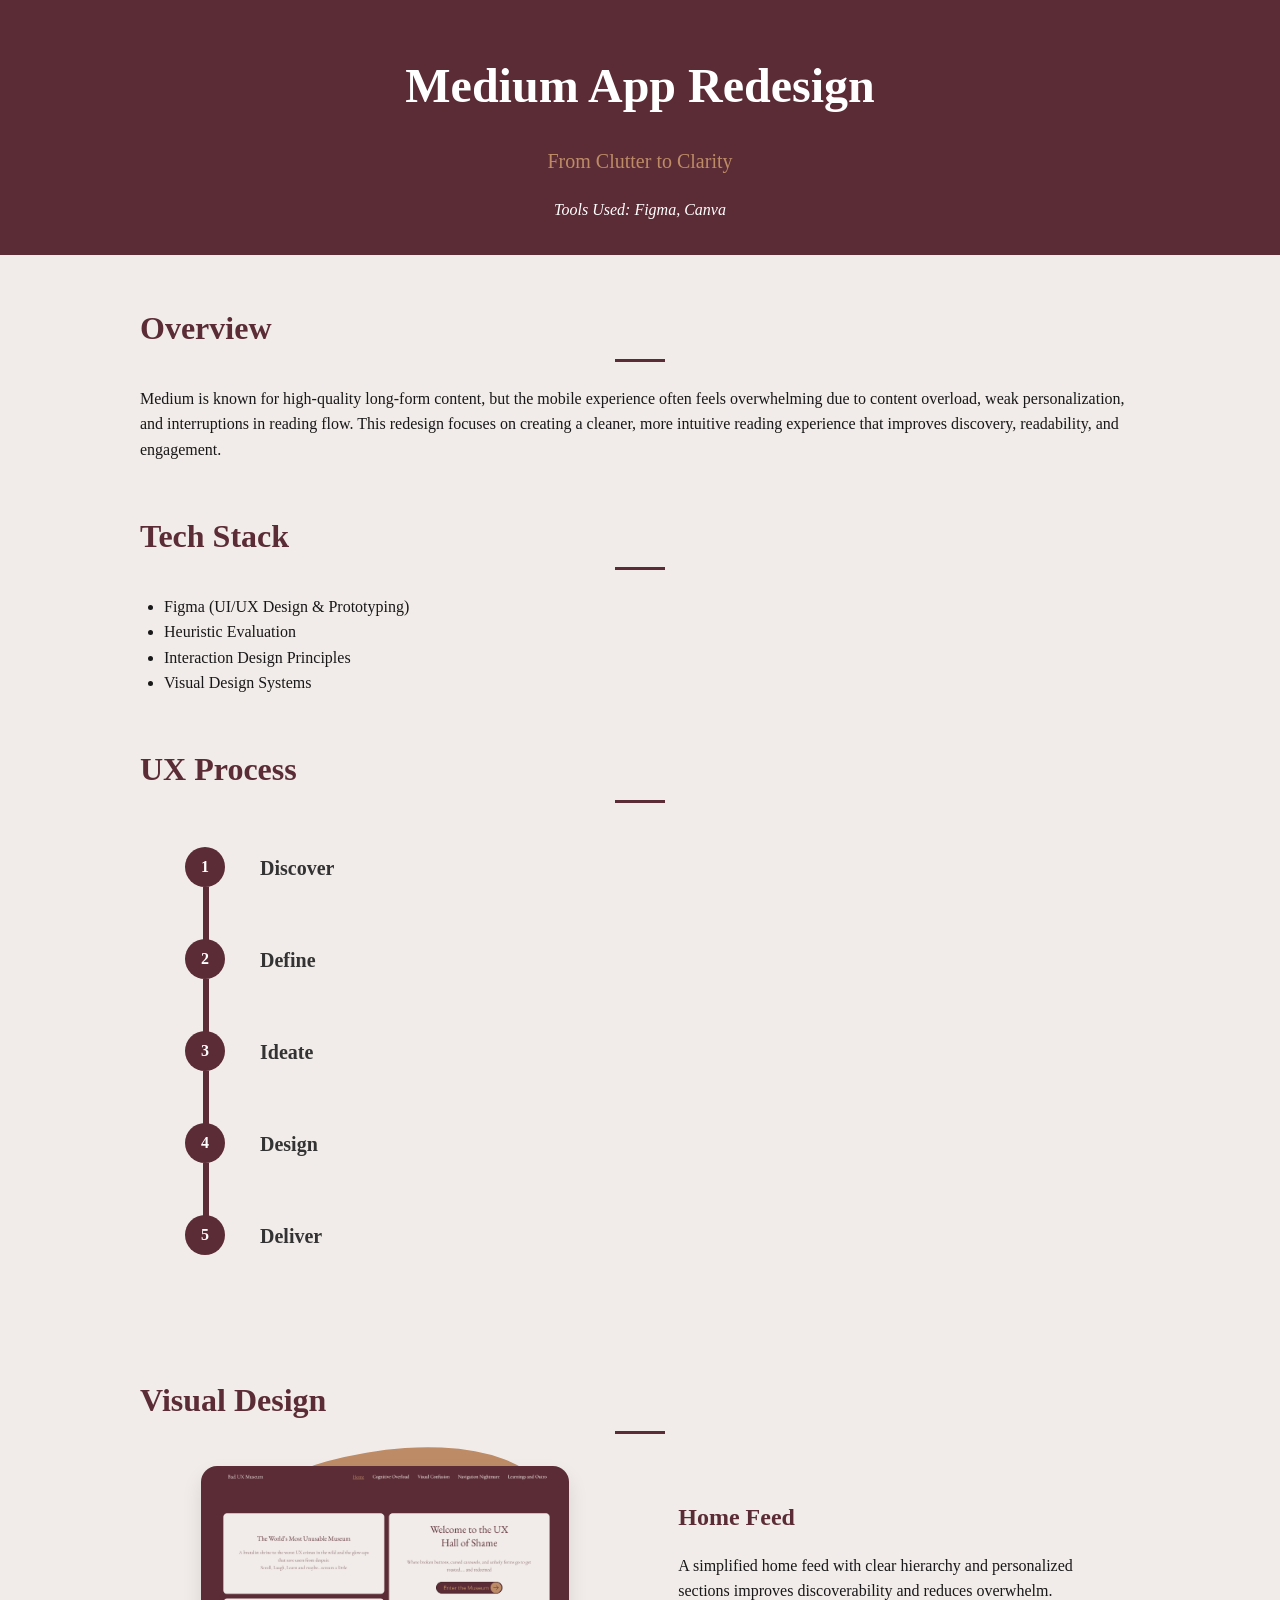
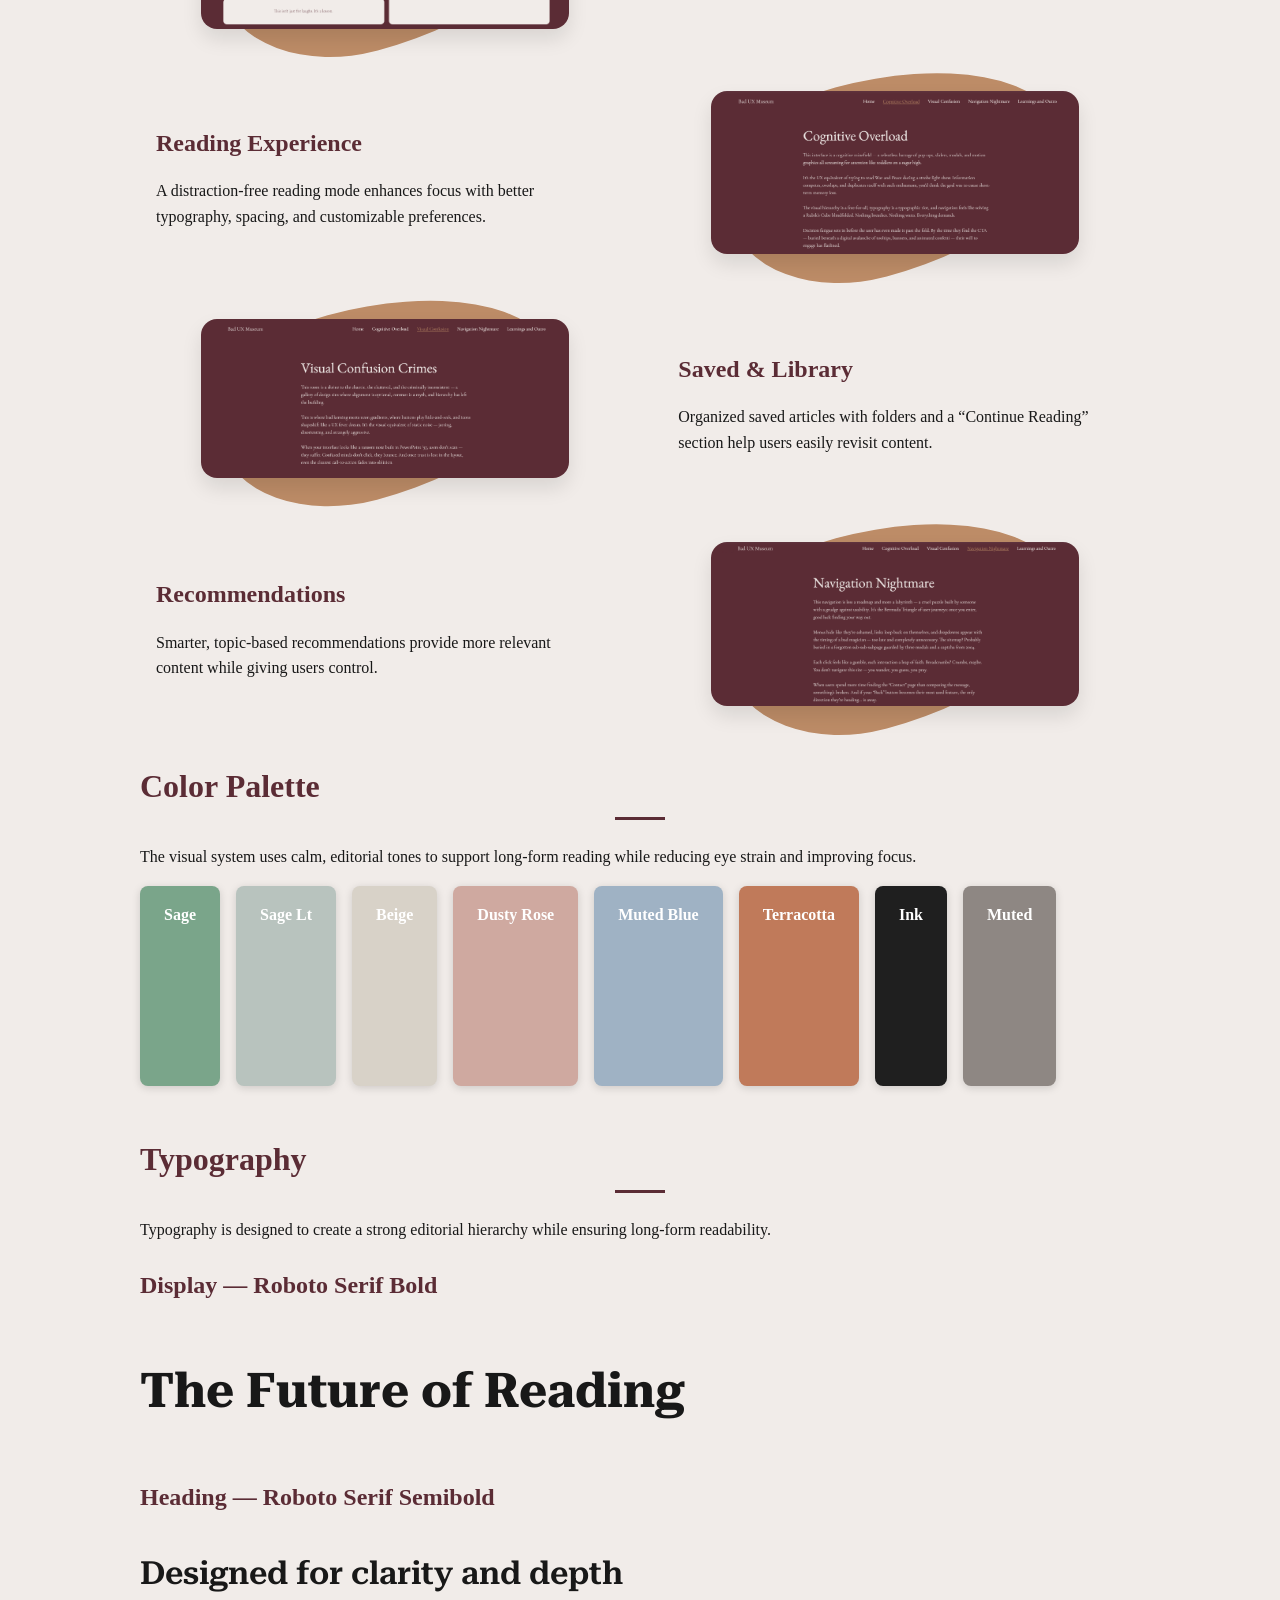
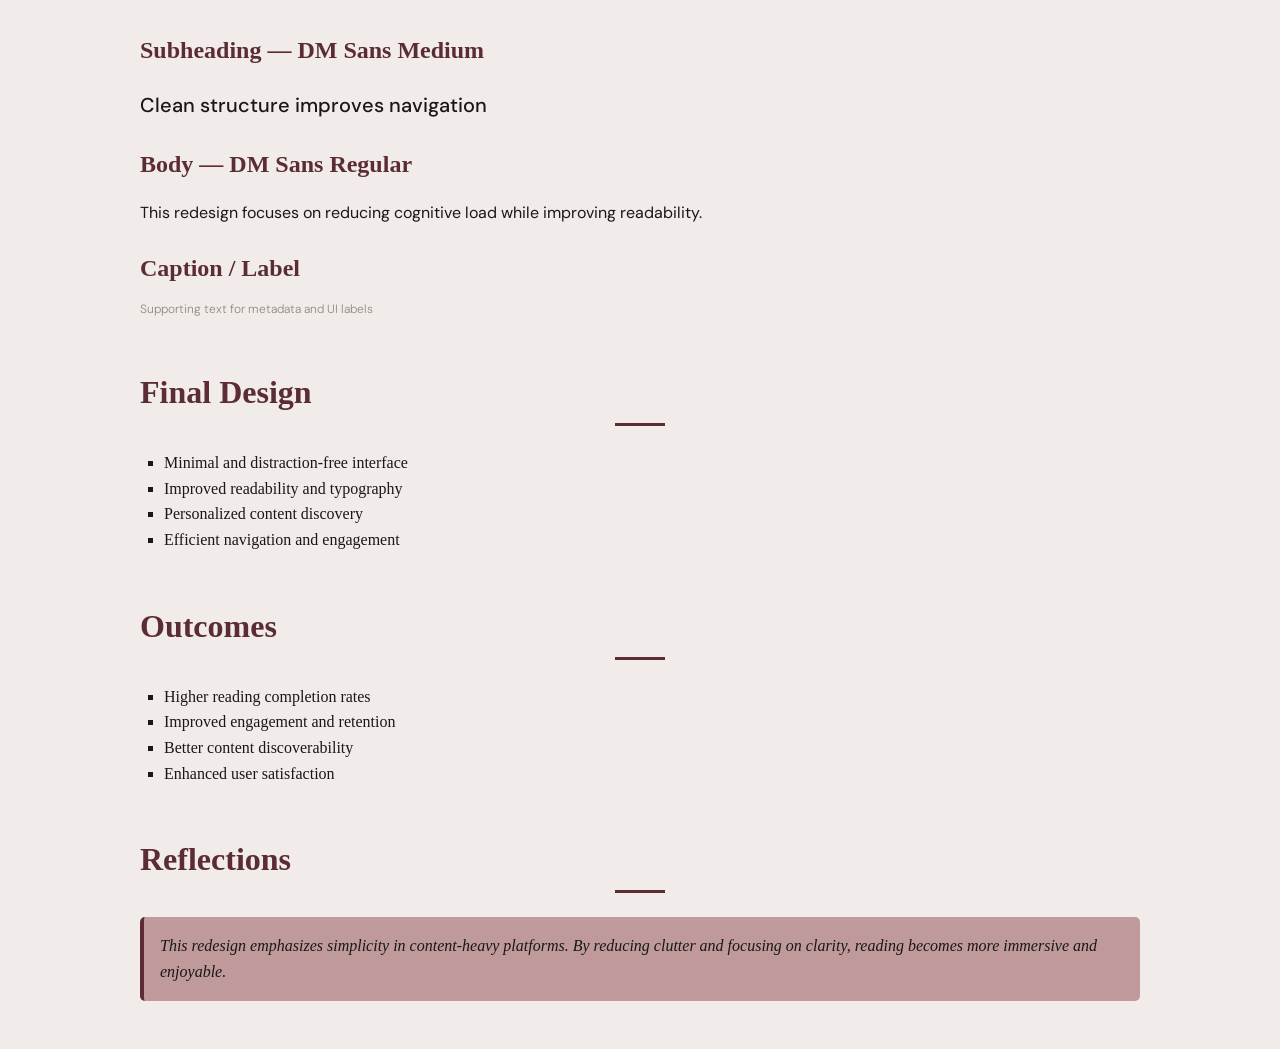
==== commit 616e30a1: "Update index.html" ====
--- a/bad-ux-museum/index.html
+++ b/bad-ux-museum/index.html
@@ -168,7 +168,6 @@
         <div class="swatch" style="background-color:#C07A5A;">Terracotta</div>
         <div class="swatch" style="background-color:#1F1F1F;">Ink</div>
         <div class="swatch" style="background-color:#8E8783;">Muted</div>
-        <div class="swatch" style="background-color:#F5F3EF; color:#000;">Card</div>
     </div>
 </section>
 
